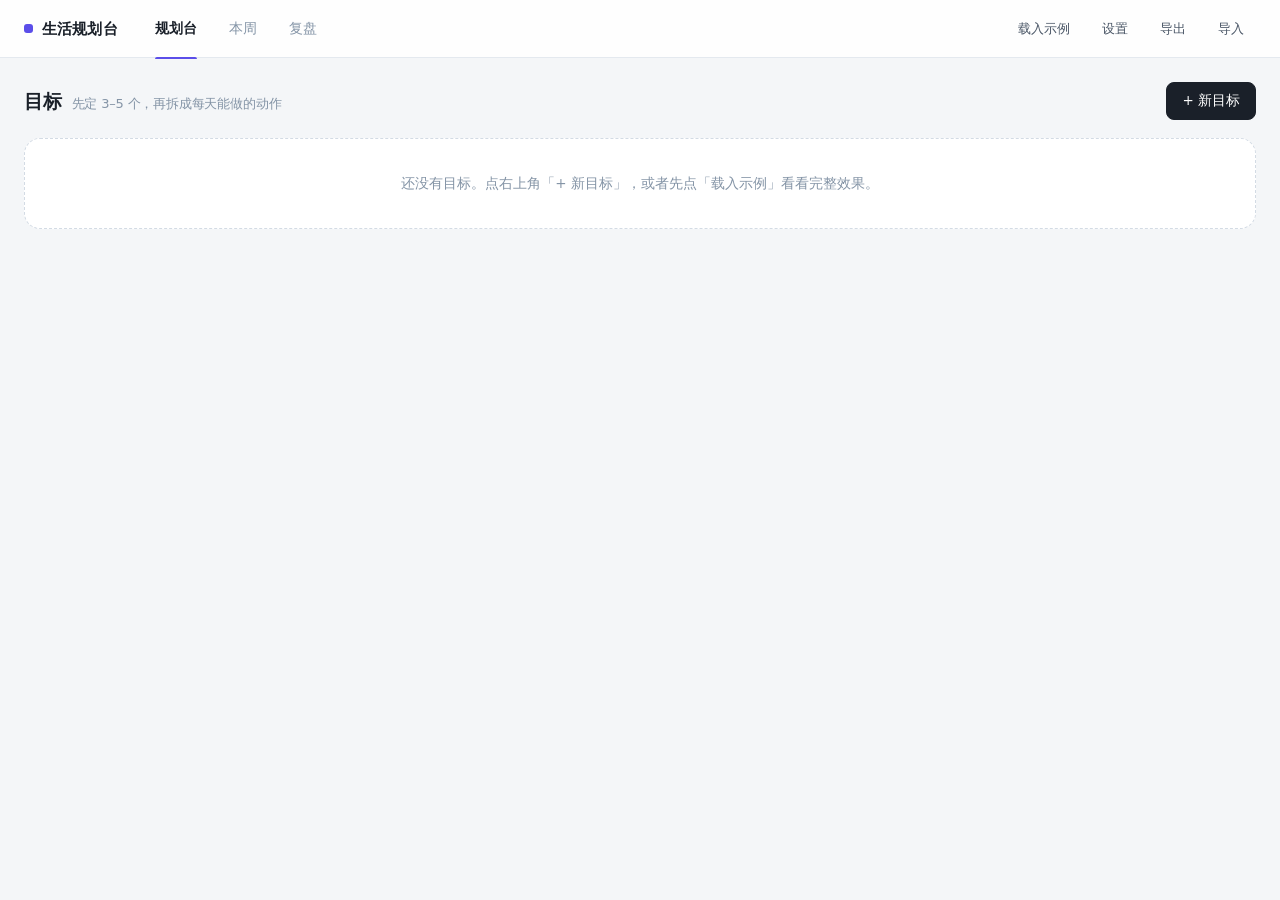
==== index.html @ 534f2786 "Initial commit: 生活规划台，给低精力人群的规划与复盘工具" ====
<!DOCTYPE html>
<html lang="zh-CN">
<head>
<meta charset="utf-8">
<meta name="viewport" content="width=device-width, initial-scale=1, viewport-fit=cover">
<meta name="theme-color" content="#F4F6F8">
<meta name="color-scheme" content="light">
<meta name="description" content="给低精力人群的生活规划台：定目标、拆到每天、一巴掌打卡、一周出图。">
<meta name="apple-mobile-web-app-capable" content="yes">
<meta name="apple-mobile-web-app-status-bar-style" content="default">
<meta name="apple-mobile-web-app-title" content="规划台">
<title>生活规划台</title>
<link rel="icon" href="icon.svg" type="image/svg+xml">
<link rel="apple-touch-icon" href="icon.svg">
<link rel="manifest" href="manifest.webmanifest">
<link rel="stylesheet" href="styles.css">
</head>
<body>

<a class="skip" href="#main">跳到主要内容</a>

<header class="topbar">
  <h1 class="brand">生活规划台</h1>
  <nav class="tabs" id="tabs" aria-label="主导航">
    <button class="tab is-active" data-tab="plan">规划台</button>
    <button class="tab" data-tab="week">本周</button>
    <button class="tab" data-tab="review">复盘</button>
  </nav>
  <div class="tools">
    <button class="btn ghost sm" id="btnSeed">载入示例</button>
    <button class="btn ghost sm" id="btnSettings">设置</button>
    <button class="btn ghost sm" id="btnExport">导出</button>
    <button class="btn ghost sm" id="btnImport">导入</button>
    <input type="file" id="fileImport" accept=".json,application/json" hidden aria-hidden="true" tabindex="-1">
  </div>
</header>

<main id="main">

  <!-- 规划台 -->
  <section id="view-plan" class="view is-active" aria-label="规划台">
    <div class="section-head">
      <h2>目标<span class="sub">先定 3–5 个，再拆成每天能做的动作</span></h2>
      <div class="spacer"></div>
      <button class="btn primary" id="btnAddGoal">+ 新目标</button>
    </div>
    <div id="goalList"></div>
    <div id="planEmpty" class="empty">
      还没有目标。点右上角「+ 新目标」，或者先点「载入示例」看看完整效果。
    </div>
  </section>

  <!-- 本周 -->
  <section id="view-week" class="view" aria-label="本周排期">
    <div class="week-bar">
      <div class="week-nav">
        <button class="btn ghost icon" data-weeknav="prev" aria-label="上一周">‹</button>
        <span class="week-label" aria-live="polite"></span>
        <button class="btn ghost icon" data-weeknav="next" aria-label="下一周">›</button>
        <button class="btn ghost sm" data-weeknav="today">回到本周</button>
      </div>
      <div class="spacer"></div>
      <button class="btn ghost" id="btnTired">今天没电</button>
      <button class="btn primary" id="btnGenerate">生成本周排期</button>
    </div>
    <div id="weekGrid" class="week-grid" role="group" aria-label="这一周的排期表"></div>
  </section>

  <!-- 复盘 -->
  <section id="view-review" class="view" aria-label="周复盘">
    <div class="week-bar">
      <div class="week-nav">
        <button class="btn ghost icon" data-weeknav="prev" aria-label="上一周">‹</button>
        <span class="week-label" aria-live="polite"></span>
        <button class="btn ghost icon" data-weeknav="next" aria-label="下一周">›</button>
        <button class="btn ghost sm" data-weeknav="today">回到本周</button>
      </div>
    </div>
    <div id="reviewBody" aria-live="polite"></div>
  </section>

</main>

<!-- 目标 -->
<dialog id="dlgGoal" aria-labelledby="dlgGoalTitle">
  <h2 id="dlgGoalTitle">新目标</h2>
  <div class="field">
    <label for="goalTitle">目标名称</label>
    <input id="goalTitle" name="goalTitle" autocomplete="off" placeholder="例如：学韩语、读完一本书…">
  </div>
  <div class="field">
    <label for="goalType">类型</label>
    <select id="goalType" name="goalType"></select>
  </div>
  <div class="field">
    <label for="goalHorizon">预期周期（可留空）</label>
    <input id="goalHorizon" name="goalHorizon" autocomplete="off" placeholder="例如：8 周、长期…">
  </div>
  <div class="dlg-actions">
    <button class="btn ghost" data-close>取消</button>
    <button class="btn primary" id="goalSave">保存</button>
  </div>
</dialog>

<!-- 任务 -->
<dialog id="dlgTask" aria-labelledby="dlgTaskTitle">
  <h2 id="dlgTaskTitle">新任务</h2>
  <div class="field">
    <label for="taskTitle">任务名称</label>
    <input id="taskTitle" name="taskTitle" autocomplete="off" placeholder="例如：背 20 个单词…">
  </div>
  <div class="grid2">
    <div class="field">
      <label for="taskFullMin">完整版 · 时长（分钟）</label>
      <input id="taskFullMin" name="taskFullMin" type="number" inputmode="numeric" min="1" max="600" value="30">
    </div>
    <div class="field">
      <label for="taskFullEnergy">完整版 · 精力（1–5）</label>
      <input id="taskFullEnergy" name="taskFullEnergy" type="number" inputmode="numeric" min="1" max="5" value="3">
    </div>
    <div class="field">
      <label for="taskMiniMin">简版 · 时长（分钟）</label>
      <input id="taskMiniMin" name="taskMiniMin" type="number" inputmode="numeric" min="1" max="600" value="8">
    </div>
    <div class="field">
      <label for="taskMiniEnergy">简版 · 精力（1–5）</label>
      <input id="taskMiniEnergy" name="taskMiniEnergy" type="number" inputmode="numeric" min="1" max="5" value="1">
    </div>
  </div>
  <div class="field">
    <label for="taskRepeat">重复</label>
    <select id="taskRepeat" name="taskRepeat">
      <option value="daily">每天</option>
      <option value="weekdays">工作日（周一至周五）</option>
      <option value="custom">自定义</option>
    </select>
  </div>
  <div class="field" id="taskDaysWrap" hidden>
    <span class="field-label" id="taskDaysLabel">选哪几天</span>
    <div class="days" id="taskDays" role="group" aria-labelledby="taskDaysLabel"></div>
  </div>
  <div class="field">
    <label for="taskSlot">偏好时段</label>
    <select id="taskSlot" name="taskSlot">
      <option value="any">不限（自动找当天最空的时段）</option>
      <option value="morning">早</option>
      <option value="afternoon">午</option>
      <option value="evening">晚</option>
    </select>
  </div>
  <div class="dlg-actions">
    <button class="btn ghost" data-close>取消</button>
    <button class="btn primary" id="taskSave">保存</button>
  </div>
</dialog>

<!-- 添加到某个时段 -->
<dialog id="dlgPick" aria-labelledby="dlgPickTitle">
  <h2 id="dlgPickTitle">添加到这个时段</h2>
  <div id="pickList" class="pick-list"></div>
  <div class="dlg-actions">
    <button class="btn ghost" data-close>关闭</button>
  </div>
</dialog>

<!-- 设置 -->
<dialog id="dlgSettings" aria-labelledby="dlgSettingsTitle">
  <h2 id="dlgSettingsTitle">设置</h2>
  <div class="field">
    <span class="field-label" id="budgetLabel">每时段精力预算（低精力人群建议调小一点）</span>
    <div class="grid3" role="group" aria-labelledby="budgetLabel">
      <input id="budMorning" name="budMorning" type="number" inputmode="numeric" min="1" max="30" aria-label="早间精力预算">
      <input id="budAfternoon" name="budAfternoon" type="number" inputmode="numeric" min="1" max="30" aria-label="午间精力预算">
      <input id="budEvening" name="budEvening" type="number" inputmode="numeric" min="1" max="30" aria-label="晚间精力预算">
    </div>
    <div class="grid3 budget-hint" aria-hidden="true">
      <span>早</span><span>午</span><span>晚</span>
    </div>
  </div>
  <div class="field">
    <span class="field-label" id="typeLabel">任务类型（可自定义，默认：学习型 / 探索型 / 体验型）</span>
    <div id="typeList" class="type-list" role="group" aria-labelledby="typeLabel"></div>
    <div class="add-type">
      <input id="newTypeName" name="newTypeName" autocomplete="off" placeholder="新类型名称，例如：身体、社交…" aria-label="新类型名称">
      <input id="newTypeColor" name="newTypeColor" type="color" value="#a78bfa" aria-label="新类型颜色">
      <button class="btn ghost sm" id="btnAddType">添加</button>
    </div>
  </div>
  <div class="dlg-actions">
    <button class="btn ghost" data-close>取消</button>
    <button class="btn primary" id="settingsSave">保存</button>
  </div>
</dialog>

<script src="app.js"></script>
</body>
</html>
---- styles.css ----
/* 生活规划台 — 样式（明亮版） */

* { box-sizing: border-box; }

:root {
  color-scheme: light;
  --paper: #F4F6F8;
  --card: #FFFFFF;
  --ink: #1A2029;
  --ink2: #4A5666;
  --mute: #8494A6;
  --line: #E4E9EF;
  --line2: #D3DBE4;
  --vital: #5B4EE9;
  --vital-soft: #EFEDFE;
  --vital-deep: #4A3FBF;
  --ok: #1F8A5B;
  --ok-soft: #E8F5EE;
  --half: #B87A12;
  --half-soft: #FBF2E2;
  --warn: #D9534F;
  --track: #EDF1F5;
  --r-canvas: 16px;
  --r-mod: 10px;
  --r-ctl: 8px;
}

html, body { margin: 0; height: 100%; }
html { scroll-padding-top: 72px; }

.skip {
  position: absolute; left: 14px; top: -64px; z-index: 100;
  background: #fff; color: var(--ink); padding: 9px 16px;
  border-radius: var(--r-ctl); border: 1px solid var(--line2);
  box-shadow: 0 6px 18px rgba(20, 30, 45, .12); font-size: 13.5px;
  transition: top .15s ease;
}
.skip:focus { top: 14px; }

button, a, summary { touch-action: manipulation; -webkit-tap-highlight-color: transparent; }
button:focus-visible, a:focus-visible { outline: 2px solid var(--vital); outline-offset: 2px; }

h1, h2, h3 { text-wrap: balance; }

body {
  background: var(--paper);
  color: var(--ink);
  font: 14px/1.6 -apple-system, BlinkMacSystemFont, "Segoe UI", "PingFang SC", "Hiragino Sans GB", "Microsoft YaHei", system-ui, sans-serif;
  -webkit-font-smoothing: antialiased;
}

button { font: inherit; cursor: pointer; color: inherit; }
input, select {
  font: inherit; color: var(--ink); background: #fff;
  border: 1px solid var(--line2); border-radius: var(--r-ctl); padding: 8px 10px; outline: none;
  transition: border-color .15s, box-shadow .15s;
}
input:focus-visible, select:focus-visible { border-color: var(--vital); box-shadow: 0 0 0 3px var(--vital-soft); outline: none; }
input[type=color] { padding: 2px; height: 36px; width: 48px; }

/* ---------- 顶栏 ---------- */
.topbar {
  position: sticky; top: 0; z-index: 30;
  display: flex; align-items: center; gap: 22px;
  padding: 0 max(24px, env(safe-area-inset-right)) 0 max(24px, env(safe-area-inset-left));
  height: 58px;
  background: rgba(255,255,255,.86);
  backdrop-filter: blur(14px);
  border-bottom: 1px solid var(--line);
}
.brand { margin: 0; font-weight: 600; font-size: 15px; letter-spacing: .01em; display: flex; align-items: center; gap: 9px; white-space: nowrap; }
.brand::before {
  content: ""; width: 9px; height: 9px; border-radius: 3px;
  background: var(--vital);
}
.tabs { display: flex; gap: 2px; }
.tab {
  background: none; border: 0; color: var(--mute);
  padding: 0 15px; height: 58px; position: relative; font-size: 14px;
  transition: color .15s;
}
.tab:hover { color: var(--ink); }
.tab.is-active { color: var(--ink); font-weight: 600; }
.tab.is-active::after {
  content: ""; position: absolute; left: 15px; right: 15px; bottom: -1px;
  height: 2px; background: var(--vital); border-radius: 2px 2px 0 0;
}
.tools { margin-left: auto; display: flex; gap: 8px; align-items: center; }

/* ---------- 按钮 ---------- */
.btn {
  border: 1px solid var(--line2); background: #fff; color: var(--ink);
  padding: 7px 15px; border-radius: var(--r-ctl); font-size: 13.5px;
  transition: background .15s, border-color .15s;
  white-space: nowrap;
}
.btn:hover { background: #F7F9FB; border-color: #C3CDD8; }
.btn.primary { background: var(--ink); border-color: var(--ink); color: #fff; font-weight: 500; }
.btn.primary:hover { background: #2A323D; border-color: #2A323D; }
.btn.ghost { background: transparent; border-color: transparent; color: var(--ink2); }
.btn.ghost:hover { background: #EBEFF4; color: var(--ink); }
.btn.sm { padding: 5px 11px; font-size: 12.5px; }
.btn.icon { padding: 4px 12px; font-size: 15px; line-height: 1.3; }

/* ---------- 视图 ---------- */
.view {
  display: none;
  padding: 24px max(24px, env(safe-area-inset-right)) calc(90px + env(safe-area-inset-bottom)) max(24px, env(safe-area-inset-left));
  max-width: 1680px; margin: 0 auto;
}
.view.is-active { display: block; }

.section-head { display: flex; align-items: center; gap: 14px; margin: 0 0 18px; }
.section-head h2 { margin: 0; font-size: 19px; font-weight: 600; letter-spacing: -.01em; }
.section-head .sub { color: var(--mute); font-size: 13px; font-weight: 400; margin-left: 10px; }
.section-head .spacer { flex: 1; }

.empty {
  color: var(--mute); font-size: 13.5px; padding: 34px 20px; text-align: center;
  background: var(--card); border: 1px dashed var(--line2); border-radius: var(--r-canvas);
}

/* ---------- 周导航 ---------- */
.week-bar { display: flex; align-items: center; gap: 10px; margin-bottom: 18px; flex-wrap: wrap; }
.week-nav { display: flex; align-items: center; gap: 6px; }
.week-label { font-weight: 600; font-size: 16px; min-width: 190px; letter-spacing: -.01em; }
.week-bar .spacer { flex: 1; }

/* ---------- 周表 ---------- */
.week-grid {
  display: grid; grid-template-columns: repeat(7, minmax(0, 1fr));
  background: var(--card); border: 1px solid var(--line);
  border-radius: var(--r-canvas); overflow: hidden;
}
.wcol { display: flex; flex-direction: column; border-right: 1px solid var(--line); min-height: 280px; }
.wcol:last-child { border-right: 0; }
.wcol.is-today { background: #FAFBFE; }

.wcol-head { padding: 13px 13px 11px; border-bottom: 1px solid var(--line); }
.wcol-head .wd { font-weight: 600; font-size: 13.5px; }
.wcol-head .dt { color: var(--mute); font-size: 12px; margin-left: 5px; }
.wcol.is-today .wcol-head .wd { color: var(--vital-deep); }
.wcol-head .dt.today { color: var(--vital-deep); font-weight: 600; margin-left: 9px; }

.energy { display: flex; align-items: center; gap: 8px; margin-top: 9px; }
.energy-track { flex: 1; height: 4px; background: var(--track); border-radius: 2px; overflow: hidden; }
.energy-fill {
  display: block; height: 100%; width: 100%;
  background: var(--vital); border-radius: 2px;
  transform-origin: left center; transition: transform .25s ease;
}
.energy-fill.over { background: var(--warn); }
.energy-num { font-size: 11px; color: var(--mute); font-variant-numeric: tabular-nums; white-space: nowrap; }

.slot { padding: 11px 13px; border-bottom: 1px solid var(--line); flex: 1; }
.slot:last-child { border-bottom: 0; }
.slot.evening { background: #FAFCFE; }
.slot-head { display: flex; justify-content: space-between; align-items: center; margin-bottom: 8px; }
.slot-name { font-size: 11.5px; color: var(--mute); }
.slot-head .cnt { display: flex; align-items: center; gap: 5px; font-size: 11px; color: var(--mute); font-variant-numeric: tabular-nums; }
.slot-head.over .cnt { color: var(--warn); }
.addbtn {
  background: none; border: 0; color: var(--mute); font-size: 14px;
  padding: 0 4px; border-radius: 5px; line-height: 1.1;
}
.addbtn:hover { color: var(--vital); background: var(--vital-soft); }
.slot-body { display: flex; flex-direction: column; gap: 6px; }

/* ---------- 任务块 ---------- */
.task {
  position: relative; overflow: hidden;
  background: #F2F5F9; border-radius: var(--r-mod);
  padding: 9px 10px 9px 13px;
  transition: background .15s;
}
.task::before {
  content: ""; position: absolute; left: 0; top: 0; bottom: 0;
  width: 3px; background: var(--tc, #9AA7B5);
}
.task:hover { background: #E9EEF5; }
.task-title { font-size: 13.5px; font-weight: 500; line-height: 1.4; padding-right: 16px; overflow-wrap: anywhere; }
.task-meta { display: flex; align-items: center; gap: 8px; margin-top: 6px; font-size: 11.5px; color: var(--mute); }
.task-meta .tm-time { font-variant-numeric: tabular-nums; }
.task-meta .tm-energy { margin-left: auto; font-variant-numeric: tabular-nums; }
.chip {
  background: #fff; border: 1px solid var(--line); color: var(--ink2);
  border-radius: 20px; padding: 0 9px; font-size: 11px; line-height: 1.75;
  transition: border-color .15s, color .15s;
}
.chip:hover { border-color: var(--line2); color: var(--ink); }
.task-btns { display: flex; gap: 4px; margin-top: 8px; }
.task-btns button {
  flex: 1; background: #fff; border: 1px solid var(--line);
  color: var(--ink2); border-radius: 6px; padding: 3px 0; font-size: 12px;
  transition: background .12s, border-color .12s;
}
.task-btns button:hover { background: #F7F9FB; border-color: var(--line2); color: var(--ink); }

.task.is-done { background: var(--ok-soft); }
.task.is-done .task-title { color: #17694A; }
.task.is-partial { background: var(--half-soft); }
.task.is-partial .task-title { color: #8A5B0B; }
.task.is-skip { opacity: .48; }
.task.is-skip .task-title { text-decoration: line-through; }

.task-del {
  position: absolute; top: 4px; right: 5px; opacity: 0;
  background: none; border: 0; color: var(--mute);
  font-size: 15px; padding: 0 5px; border-radius: 5px; line-height: 1.25;
  transition: opacity .12s, color .12s;
}
.task:hover .task-del { opacity: 1; }
.task-del:hover { color: var(--warn); background: #0000000d; }

/* ---------- 规划台 ---------- */
.goal-group {
  background: var(--card); border: 1px solid var(--line);
  border-radius: var(--r-canvas); overflow: hidden; margin-bottom: 14px;
}
.goal-head { display: flex; align-items: center; gap: 10px; padding: 15px 20px; border-bottom: 1px solid var(--line); }
.tasks { display: flex; flex-direction: column; }
.goal-dot { width: 9px; height: 9px; border-radius: 3px; flex: none; }
.goal-title { font-weight: 600; font-size: 15.5px; }
.goal-type { font-size: 12px; color: var(--mute); }
.goal-horizon { font-size: 12px; color: var(--mute); }
.goal-head .spacer { flex: 1; }

.trow { display: flex; align-items: center; gap: 10px; padding: 11px 20px; border-bottom: 1px solid var(--line); font-size: 13.5px; }
.trow:last-child { border-bottom: 0; }
.trow .tname { font-weight: 500; min-width: 0; }
.trow .pills { display: flex; align-items: center; gap: 6px; flex-wrap: wrap; }
.trow .spacer { flex: 1; }
.pill {
  display: inline-flex; align-items: center; gap: 4px;
  background: #F1F4F8; color: var(--ink2);
  border-radius: 6px; padding: 2px 8px; font-size: 11.5px;
  font-variant-numeric: tabular-nums;
}
.pill em { color: var(--mute); font-style: normal; }
.pill i { color: var(--mute); font-style: normal; margin-left: 7px; }
.xbtn { background: none; border: 0; color: var(--mute); padding: 3px 9px; border-radius: 6px; font-size: 12.5px; }
.xbtn:hover { color: var(--ink); background: #EBEFF4; }
.xbtn.danger:hover { color: var(--warn); }

/* ---------- 复盘 ---------- */
.review-top {
  display: grid; grid-template-columns: repeat(4, 1fr);
  background: var(--card); border: 1px solid var(--line);
  border-radius: var(--r-canvas); overflow: hidden; margin-bottom: 16px;
}
.stat { padding: 18px 22px; border-right: 1px solid var(--line); }
.stat:last-child { border-right: 0; }
.stat .k { font-size: 12px; color: var(--mute); }
.stat .v { font-size: 30px; font-weight: 600; letter-spacing: -.02em; margin-top: 2px; font-variant-numeric: tabular-nums; }
.stat .s { font-size: 11.5px; color: var(--mute); margin-top: 5px; }

.insight { background: var(--vital-soft); border-radius: var(--r-canvas); padding: 17px 22px; margin-bottom: 16px; }
.insight .t { font-size: 12.5px; font-weight: 600; color: var(--vital-deep); }
.insight ul { margin: 9px 0 0; padding-left: 18px; }
.insight li { margin: 5px 0; color: #2E3350; font-size: 13.5px; }

.panels { display: grid; grid-template-columns: 1fr 1fr; gap: 14px; }
.panel { background: var(--card); border: 1px solid var(--line); border-radius: var(--r-canvas); padding: 18px 20px; }
.panel h3 { margin: 0 0 16px; font-size: 12.5px; font-weight: 600; color: var(--ink2); }
.panel.full { grid-column: 1 / -1; }

.bar-row { display: flex; align-items: center; gap: 12px; margin-bottom: 10px; font-size: 12.5px; }
.bar-row .lab { width: 84px; color: var(--ink2); flex: none; overflow: hidden; text-overflow: ellipsis; white-space: nowrap; }
.bar-track { flex: 1; height: 8px; background: var(--track); border-radius: 4px; overflow: hidden; display: flex; }
.bar-track i { display: block; height: 100%; border-radius: 4px; }
.bar-row .num { width: 46px; text-align: right; color: var(--mute); flex: none; font-variant-numeric: tabular-nums; }

.stack { display: flex; height: 28px; border-radius: var(--r-mod); overflow: hidden; background: var(--track); margin-bottom: 14px; }
.stack i { display: flex; align-items: center; justify-content: center; font-size: 11px; color: #fff; font-weight: 600; font-style: normal; }
.legend { display: flex; gap: 16px; font-size: 12.5px; color: var(--ink2); flex-wrap: wrap; }
.legend span { display: flex; align-items: center; gap: 6px; }
.legend em { width: 9px; height: 9px; border-radius: 3px; display: inline-block; }

.vgroups { display: flex; align-items: flex-end; gap: 9px; height: 140px; }
.vgroup { flex: 1; display: flex; align-items: flex-end; justify-content: center; gap: 3px; height: 100%; }
.vgroup i { width: 13px; border-radius: 3px 3px 0 0; display: block; min-height: 2px; }
.vlabels { display: flex; gap: 9px; margin-top: 9px; }
.vlabels span { flex: 1; text-align: center; font-size: 11px; color: var(--mute); }
.muted-note { font-size: 12px; color: var(--mute); margin-top: 12px; line-height: 1.6; }

/* ---------- 弹窗 ---------- */
dialog {
  border: 1px solid var(--line2); background: #fff; color: var(--ink);
  border-radius: 18px; padding: 24px; width: min(540px, 92vw);
  box-shadow: 0 20px 50px rgba(20, 30, 45, .16);
  overscroll-behavior: contain;
}
dialog::backdrop { background: rgba(20, 28, 40, .32); }
dialog h2 { margin: 0 0 18px; font-size: 16px; font-weight: 600; letter-spacing: -.01em; }
.field { margin-bottom: 15px; }
.field > label, .field-label { display: block; font-size: 12.5px; color: var(--ink2); margin-bottom: 7px; }
.field input, .field select { width: 100%; }
.grid2 { display: grid; grid-template-columns: 1fr 1fr; gap: 12px; }
.grid3 { display: grid; grid-template-columns: repeat(3, 1fr); gap: 12px; }
.budget-hint { margin-top: 6px; font-size: 11px; color: var(--mute); text-align: center; }
.dlg-actions { display: flex; justify-content: flex-end; gap: 9px; margin-top: 22px; }
.days { display: flex; gap: 6px; flex-wrap: wrap; }
.days button {
  border: 1px solid var(--line2); background: #fff; color: var(--ink2);
  border-radius: 7px; padding: 5px 13px; font-size: 13px;
  transition: background .15s, border-color .15s, color .15s;
}
.days button:hover { border-color: var(--line2); background: #F7F9FB; }
.days button.on { background: var(--vital); border-color: var(--vital); color: #fff; font-weight: 600; }
.type-list { display: flex; flex-direction: column; gap: 8px; margin-bottom: 12px; }
.type-row { display: flex; align-items: center; gap: 9px; font-size: 13.5px; }
.type-row em { width: 10px; height: 10px; border-radius: 3px; }
.type-row .spacer { flex: 1; }
.add-type { display: flex; gap: 8px; align-items: center; }
.add-type input[type=text], .add-type input:not([type]) { flex: 1; }
.pick-list { display: flex; flex-direction: column; gap: 7px; max-height: 50vh; overflow: auto; }
.pick-list button {
  text-align: left; background: #F7F9FB; border: 1px solid var(--line);
  border-radius: var(--r-mod); padding: 10px 13px; color: var(--ink);
  transition: border-color .15s, background .15s;
}
.pick-list button:hover { border-color: var(--vital); background: var(--vital-soft); }
.pick-list .pm { font-size: 11.5px; color: var(--mute); display: block; margin-top: 3px; }

/* ---------- 响应式 ---------- */
@media (max-width: 1180px) {
  .week-grid { grid-template-columns: repeat(3, minmax(0, 1fr)); }
  .wcol { border-bottom: 1px solid var(--line); }
  .panels { grid-template-columns: 1fr; }
}
@media (max-width: 760px) {
  .topbar { flex-wrap: wrap; gap: 10px; padding: 10px 16px; height: auto; }
  .tab { height: 44px; }
  .tools { margin-left: 0; }
  .week-grid { grid-template-columns: 1fr; }
  .view { padding: 18px 15px 70px; }
  .review-top { grid-template-columns: 1fr 1fr; }
  .stat { border-bottom: 1px solid var(--line); }
  .stat:nth-child(even) { border-right: 0; }
  .week-label { min-width: 0; }
  .trow { flex-wrap: wrap; }
  .trow .spacer { display: none; }
}

/* ---------- 动效偏好 ---------- */
@media (prefers-reduced-motion: reduce) {
  *, *::before, *::after {
    transition-duration: .01ms !important;
    animation-duration: .01ms !important;
  }
}
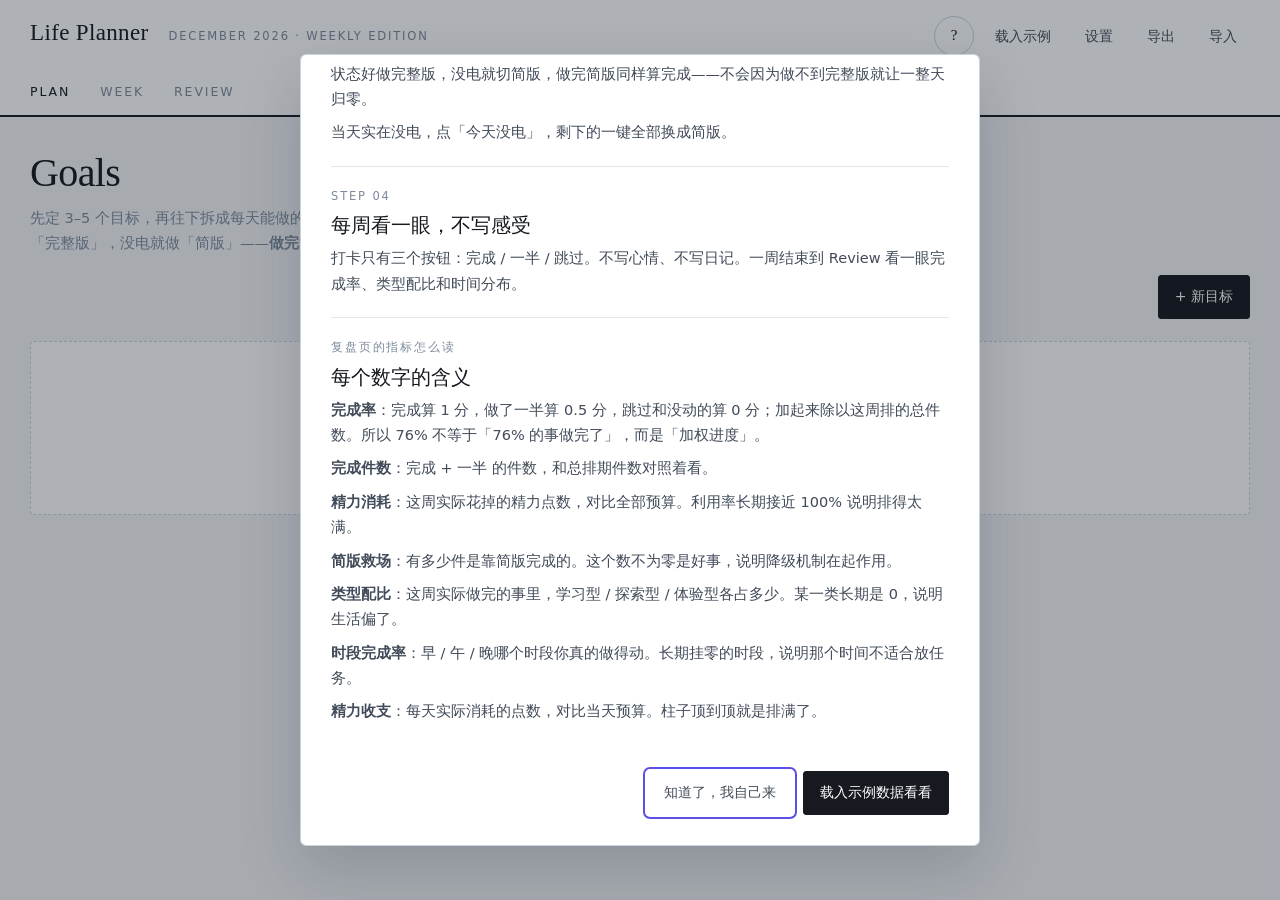
==== commit 350c50fd: "杂志版改版：英文刊头与栏目标题、字号加大、新手指引、移动端适配" ====
--- a/index.html
+++ b/index.html
@@ -5,11 +5,11 @@
 <meta name="viewport" content="width=device-width, initial-scale=1, viewport-fit=cover">
 <meta name="theme-color" content="#F4F6F8">
 <meta name="color-scheme" content="light">
-<meta name="description" content="给低精力人群的生活规划台：定目标、拆到每天、一巴掌打卡、一周出图。">
+<meta name="description" content="Life Planner — 给低精力人群的生活规划台：定目标、拆到每天、简单打卡、每周复盘。">
 <meta name="apple-mobile-web-app-capable" content="yes">
 <meta name="apple-mobile-web-app-status-bar-style" content="default">
-<meta name="apple-mobile-web-app-title" content="规划台">
-<title>生活规划台</title>
+<meta name="apple-mobile-web-app-title" content="Life Planner">
+<title>Life Planner</title>
 <link rel="icon" href="icon.svg" type="image/svg+xml">
 <link rel="apple-touch-icon" href="icon.svg">
 <link rel="manifest" href="manifest.webmanifest">
@@ -19,71 +19,117 @@
 
 <a class="skip" href="#main">跳到主要内容</a>
 
-<header class="topbar">
-  <h1 class="brand">生活规划台</h1>
-  <nav class="tabs" id="tabs" aria-label="主导航">
-    <button class="tab is-active" data-tab="plan">规划台</button>
-    <button class="tab" data-tab="week">本周</button>
-    <button class="tab" data-tab="review">复盘</button>
+<header class="masthead">
+  <div class="masthead-top">
+    <h1 class="mast-name">Life Planner</h1>
+    <div class="mast-meta" id="mastMeta">Weekly Edition</div>
+    <div class="mast-tools">
+      <button class="btn circle" id="btnHelp" aria-label="使用说明">?</button>
+      <button class="btn ghost sm" id="btnSeed">载入示例</button>
+      <button class="btn ghost sm" id="btnSettings">设置</button>
+      <button class="btn ghost sm" id="btnExport">导出</button>
+      <button class="btn ghost sm" id="btnImport">导入</button>
+      <input type="file" id="fileImport" accept=".json,application/json" hidden aria-hidden="true" tabindex="-1">
+    </div>
+  </div>
+  <nav class="mast-nav" id="tabs" aria-label="主导航">
+    <button class="tab is-active" data-tab="plan">Plan</button>
+    <button class="tab" data-tab="week">Week</button>
+    <button class="tab" data-tab="review">Review</button>
   </nav>
-  <div class="tools">
-    <button class="btn ghost sm" id="btnSeed">载入示例</button>
-    <button class="btn ghost sm" id="btnSettings">设置</button>
-    <button class="btn ghost sm" id="btnExport">导出</button>
-    <button class="btn ghost sm" id="btnImport">导入</button>
-    <input type="file" id="fileImport" accept=".json,application/json" hidden aria-hidden="true" tabindex="-1">
-  </div>
 </header>
 
 <main id="main">
 
-  <!-- 规划台 -->
-  <section id="view-plan" class="view is-active" aria-label="规划台">
-    <div class="section-head">
-      <h2>目标<span class="sub">先定 3–5 个，再拆成每天能做的动作</span></h2>
-      <div class="spacer"></div>
-      <button class="btn primary" id="btnAddGoal">+ 新目标</button>
+  <!-- Plan -->
+  <section id="view-plan" class="view is-active" aria-label="目标与任务">
+    <div class="page-head">
+      <h2 class="page-title">Goals</h2>
+      <p class="page-sub">
+        先定 3–5 个目标，再往下拆成每天能做的动作。每个动作都配两套参数：状态好做「完整版」，没电就做「简版」——<strong>做完简版也算完成</strong>。
+      </p>
+      <div class="row">
+        <div class="spacer"></div>
+        <button class="btn primary" id="btnAddGoal">+ 新目标</button>
+      </div>
     </div>
     <div id="goalList"></div>
     <div id="planEmpty" class="empty">
-      还没有目标。点右上角「+ 新目标」，或者先点「载入示例」看看完整效果。
+      <b>还没有目标</b>
+      点上面的「+ 新目标」开始，或者先点「载入示例」看看完整效果。<br>
+      不清楚每个字段是什么意思？点右上角的 <strong>?</strong> 看使用说明。
     </div>
   </section>
 
-  <!-- 本周 -->
+  <!-- Week -->
   <section id="view-week" class="view" aria-label="本周排期">
-    <div class="week-bar">
-      <div class="week-nav">
-        <button class="btn ghost icon" data-weeknav="prev" aria-label="上一周">‹</button>
-        <span class="week-label" aria-live="polite"></span>
-        <button class="btn ghost icon" data-weeknav="next" aria-label="下一周">›</button>
-        <button class="btn ghost sm" data-weeknav="today">回到本周</button>
-      </div>
-      <div class="spacer"></div>
-      <button class="btn ghost" id="btnTired">今天没电</button>
-      <button class="btn primary" id="btnGenerate">生成本周排期</button>
-    </div>
+    <div class="page-head" id="weekPageHead"></div>
+    <div class="day-picker" id="dayPicker" role="group" aria-label="选择要看的日期"></div>
     <div id="weekGrid" class="week-grid" role="group" aria-label="这一周的排期表"></div>
   </section>
 
-  <!-- 复盘 -->
+  <!-- Review -->
   <section id="view-review" class="view" aria-label="周复盘">
-    <div class="week-bar">
-      <div class="week-nav">
-        <button class="btn ghost icon" data-weeknav="prev" aria-label="上一周">‹</button>
-        <span class="week-label" aria-live="polite"></span>
-        <button class="btn ghost icon" data-weeknav="next" aria-label="下一周">›</button>
-        <button class="btn ghost sm" data-weeknav="today">回到本周</button>
-      </div>
-    </div>
+    <div class="page-head" id="reviewPageHead"></div>
     <div id="reviewBody" aria-live="polite"></div>
   </section>
 
 </main>
 
+<!-- 新手指引 -->
+<dialog id="dlgGuide" aria-labelledby="guideTitle">
+  <h2 id="guideTitle">How it works</h2>
+  <div class="dlg-cn">看完这几段，后面照着做就行</div>
+
+  <div class="guide-step">
+    <div class="n">Step 01</div>
+    <h3>先定目标，再拆成任务</h3>
+    <p>目标是你想做成的事（学韩语、读完一本书）。任务是能从目标往下拆的、可以重复做的动作（每天背 20 个单词）。</p>
+    <p>排期不用你手动摆：给任务设好重复规则，回「本周」点一次「生成本周排期」，系统会按规则把这一周铺满。</p>
+  </div>
+
+  <div class="guide-step">
+    <div class="n">Step 02</div>
+    <h3>按精力算，不按时间算</h3>
+    <p>低电量的人缺的不是时间，是电。所以每件事除了时长，还要标「耗几点精力」；早/午/晚各有预算，默认是 3 / 3 / 2。</p>
+    <p>某天消耗超过预算，那一格会变红。这不是限制，是提醒你今天别再往里塞了。</p>
+  </div>
+
+  <div class="guide-step">
+    <div class="n">Step 03</div>
+    <h3>每件事都写两套：完整版和简版</h3>
+    <p>状态好做完整版，没电就切简版，做完简版同样算完成——不会因为做不到完整版就让一整天归零。</p>
+    <p>当天实在没电，点「今天没电」，剩下的一键全部换成简版。</p>
+  </div>
+
+  <div class="guide-step">
+    <div class="n">Step 04</div>
+    <h3>每周看一眼，不写感受</h3>
+    <p>打卡只有三个按钮：完成 / 一半 / 跳过。不写心情、不写日记。一周结束到 Review 看一眼完成率、类型配比和时间分布。</p>
+  </div>
+
+  <div class="guide-step">
+    <div class="n">复盘页的指标怎么读</div>
+    <h3>每个数字的含义</h3>
+    <p><strong>完成率</strong>：完成算 1 分，做了一半算 0.5 分，跳过和没动的算 0 分；加起来除以这周排的总件数。所以 76% 不等于「76% 的事做完了」，而是「加权进度」。</p>
+    <p><strong>完成件数</strong>：完成 + 一半 的件数，和总排期件数对照着看。</p>
+    <p><strong>精力消耗</strong>：这周实际花掉的精力点数，对比全部预算。利用率长期接近 100% 说明排得太满。</p>
+    <p><strong>简版救场</strong>：有多少件是靠简版完成的。这个数不为零是好事，说明降级机制在起作用。</p>
+    <p><strong>类型配比</strong>：这周实际做完的事里，学习型 / 探索型 / 体验型各占多少。某一类长期是 0，说明生活偏了。</p>
+    <p><strong>时段完成率</strong>：早 / 午 / 晚哪个时段你真的做得动。长期挂零的时段，说明那个时间不适合放任务。</p>
+    <p><strong>精力收支</strong>：每天实际消耗的点数，对比当天预算。柱子顶到顶就是排满了。</p>
+  </div>
+
+  <div class="dlg-actions">
+    <button class="btn ghost" data-close>知道了，我自己来</button>
+    <button class="btn primary" id="guideSeed">载入示例数据看看</button>
+  </div>
+</dialog>
+
 <!-- 目标 -->
 <dialog id="dlgGoal" aria-labelledby="dlgGoalTitle">
-  <h2 id="dlgGoalTitle">新目标</h2>
+  <h2 id="dlgGoalTitle">New Goal</h2>
+  <div class="dlg-cn">目标是你想做成的事，数量控制在 3–5 个最稳</div>
   <div class="field">
     <label for="goalTitle">目标名称</label>
     <input id="goalTitle" name="goalTitle" autocomplete="off" placeholder="例如：学韩语、读完一本书…">
@@ -104,7 +150,8 @@
 
 <!-- 任务 -->
 <dialog id="dlgTask" aria-labelledby="dlgTaskTitle">
-  <h2 id="dlgTaskTitle">新任务</h2>
+  <h2 id="dlgTaskTitle">New Task</h2>
+  <div class="dlg-cn" id="taskDlgCn">从目标往下拆一个能重复做的动作</div>
   <div class="field">
     <label for="taskTitle">任务名称</label>
     <input id="taskTitle" name="taskTitle" autocomplete="off" placeholder="例如：背 20 个单词…">
@@ -115,7 +162,7 @@
       <input id="taskFullMin" name="taskFullMin" type="number" inputmode="numeric" min="1" max="600" value="30">
     </div>
     <div class="field">
-      <label for="taskFullEnergy">完整版 · 精力（1–5）</label>
+      <label for="taskFullEnergy">完整版 · 耗几点精力（1–5）</label>
       <input id="taskFullEnergy" name="taskFullEnergy" type="number" inputmode="numeric" min="1" max="5" value="3">
     </div>
     <div class="field">
@@ -123,7 +170,7 @@
       <input id="taskMiniMin" name="taskMiniMin" type="number" inputmode="numeric" min="1" max="600" value="8">
     </div>
     <div class="field">
-      <label for="taskMiniEnergy">简版 · 精力（1–5）</label>
+      <label for="taskMiniEnergy">简版 · 耗几点精力（1–5）</label>
       <input id="taskMiniEnergy" name="taskMiniEnergy" type="number" inputmode="numeric" min="1" max="5" value="1">
     </div>
   </div>
@@ -156,7 +203,8 @@
 
 <!-- 添加到某个时段 -->
 <dialog id="dlgPick" aria-labelledby="dlgPickTitle">
-  <h2 id="dlgPickTitle">添加到这个时段</h2>
+  <h2 id="dlgPickTitle">Add Task</h2>
+  <div class="dlg-cn">选一个任务放进这个时段</div>
   <div id="pickList" class="pick-list"></div>
   <div class="dlg-actions">
     <button class="btn ghost" data-close>关闭</button>
@@ -165,7 +213,8 @@
 
 <!-- 设置 -->
 <dialog id="dlgSettings" aria-labelledby="dlgSettingsTitle">
-  <h2 id="dlgSettingsTitle">设置</h2>
+  <h2 id="dlgSettingsTitle">Settings</h2>
+  <div class="dlg-cn">精力和类型是这套系统唯一的两个旋钮</div>
   <div class="field">
     <span class="field-label" id="budgetLabel">每时段精力预算（低精力人群建议调小一点）</span>
     <div class="grid3" role="group" aria-labelledby="budgetLabel">
--- a/styles.css
+++ b/styles.css
@@ -1,212 +1,273 @@
-/* 生活规划台 — 样式（明亮版） */
+/* 生活规划台 — 样式（杂志版） */
 
 * { box-sizing: border-box; }
 
 :root {
   color-scheme: light;
+
   --paper: #F4F6F8;
   --card: #FFFFFF;
-  --ink: #1A2029;
-  --ink2: #4A5666;
-  --mute: #8494A6;
-  --line: #E4E9EF;
-  --line2: #D3DBE4;
+  --ink: #16191F;
+  --ink2: #414B59;
+  --mute: #7E8B9C;
+  --line: #E2E7ED;
+  --line2: #CBD4DE;
+  --rule: #16191F;
+
   --vital: #5B4EE9;
-  --vital-soft: #EFEDFE;
-  --vital-deep: #4A3FBF;
-  --ok: #1F8A5B;
-  --ok-soft: #E8F5EE;
-  --half: #B87A12;
-  --half-soft: #FBF2E2;
-  --warn: #D9534F;
-  --track: #EDF1F5;
-  --r-canvas: 16px;
-  --r-mod: 10px;
-  --r-ctl: 8px;
-}
-
-html, body { margin: 0; height: 100%; }
-html { scroll-padding-top: 72px; }
-
-.skip {
-  position: absolute; left: 14px; top: -64px; z-index: 100;
-  background: #fff; color: var(--ink); padding: 9px 16px;
-  border-radius: var(--r-ctl); border: 1px solid var(--line2);
-  box-shadow: 0 6px 18px rgba(20, 30, 45, .12); font-size: 13.5px;
-  transition: top .15s ease;
-}
-.skip:focus { top: 14px; }
-
-button, a, summary { touch-action: manipulation; -webkit-tap-highlight-color: transparent; }
-button:focus-visible, a:focus-visible { outline: 2px solid var(--vital); outline-offset: 2px; }
-
-h1, h2, h3 { text-wrap: balance; }
+  --vital-soft: #EEECFE;
+  --vital-deep: #4638C9;
+  --ok: #1C7C52;
+  --ok-soft: #E7F4EE;
+  --half: #A96F0C;
+  --half-soft: #FAF1E1;
+  --warn: #C7453F;
+  --track: #EBEFF4;
+
+  --serif: Georgia, "Times New Roman", "Songti SC", serif;
+  --sans: -apple-system, BlinkMacSystemFont, "Segoe UI", "PingFang SC", "Hiragino Sans GB", "Microsoft YaHei", system-ui, sans-serif;
+
+  --r-canvas: 4px;
+  --r-mod: 3px;
+  --r-ctl: 3px;
+}
+
+html, body { margin: 0; min-height: 100%; }
+html { scroll-padding-top: 130px; }
 
 body {
   background: var(--paper);
   color: var(--ink);
-  font: 14px/1.6 -apple-system, BlinkMacSystemFont, "Segoe UI", "PingFang SC", "Hiragino Sans GB", "Microsoft YaHei", system-ui, sans-serif;
+  font: 16px/1.7 var(--sans);
   -webkit-font-smoothing: antialiased;
 }
 
 button { font: inherit; cursor: pointer; color: inherit; }
 input, select {
-  font: inherit; color: var(--ink); background: #fff;
-  border: 1px solid var(--line2); border-radius: var(--r-ctl); padding: 8px 10px; outline: none;
-  transition: border-color .15s, box-shadow .15s;
-}
-input:focus-visible, select:focus-visible { border-color: var(--vital); box-shadow: 0 0 0 3px var(--vital-soft); outline: none; }
-input[type=color] { padding: 2px; height: 36px; width: 48px; }
-
-/* ---------- 顶栏 ---------- */
-.topbar {
+  font: 16px/1.5 var(--sans); color: var(--ink); background: #fff;
+  border: 1px solid var(--line2); border-radius: var(--r-ctl);
+  padding: 10px 12px; outline: none; transition: border-color .15s, box-shadow .15s;
+}
+input:focus-visible, select:focus-visible {
+  border-color: var(--vital); box-shadow: 0 0 0 3px var(--vital-soft); outline: none;
+}
+input[type=color] { padding: 2px; height: 42px; width: 54px; }
+
+.skip {
+  position: absolute; left: 16px; top: -70px; z-index: 100;
+  background: #fff; color: var(--ink); padding: 10px 18px; font-size: 14px;
+  border-radius: var(--r-ctl); border: 1px solid var(--line2);
+  box-shadow: 0 6px 18px rgba(20,30,45,.12); transition: top .15s ease;
+}
+.skip:focus { top: 16px; }
+
+button, a, summary { touch-action: manipulation; -webkit-tap-highlight-color: transparent; }
+button:focus-visible, a:focus-visible { outline: 2px solid var(--vital); outline-offset: 2px; }
+
+h1, h2, h3 { text-wrap: balance; }
+
+/* ---------- 刊头 ---------- */
+.masthead {
   position: sticky; top: 0; z-index: 30;
-  display: flex; align-items: center; gap: 22px;
-  padding: 0 max(24px, env(safe-area-inset-right)) 0 max(24px, env(safe-area-inset-left));
-  height: 58px;
-  background: rgba(255,255,255,.86);
+  background: rgba(255,255,255,.93);
   backdrop-filter: blur(14px);
-  border-bottom: 1px solid var(--line);
-}
-.brand { margin: 0; font-weight: 600; font-size: 15px; letter-spacing: .01em; display: flex; align-items: center; gap: 9px; white-space: nowrap; }
-.brand::before {
-  content: ""; width: 9px; height: 9px; border-radius: 3px;
-  background: var(--vital);
-}
-.tabs { display: flex; gap: 2px; }
+  border-bottom: 2px solid var(--rule);
+}
+.masthead-top {
+  display: flex; align-items: baseline; gap: 20px;
+  padding: 16px 30px 12px;
+  max-width: 1720px; margin: 0 auto;
+}
+.mast-name {
+  margin: 0;
+  font: 400 23px/1 var(--serif);
+  letter-spacing: .015em;
+  white-space: nowrap;
+}
+.mast-meta {
+  font-size: 11.5px; letter-spacing: .16em; text-transform: uppercase;
+  color: var(--mute); white-space: nowrap;
+}
+.mast-tools { margin-left: auto; display: flex; gap: 8px; align-items: center; }
+
+.mast-nav {
+  display: flex; gap: 30px; align-items: center;
+  padding: 0 30px;
+  max-width: 1720px; margin: 0 auto;
+}
 .tab {
   background: none; border: 0; color: var(--mute);
-  padding: 0 15px; height: 58px; position: relative; font-size: 14px;
-  transition: color .15s;
-}
-.tab:hover { color: var(--ink); }
-.tab.is-active { color: var(--ink); font-weight: 600; }
+  font-size: 12.5px; font-weight: 500; letter-spacing: .15em; text-transform: uppercase;
+  padding: 13px 0; position: relative; transition: color .15s;
+}
+.tab:hover { color: var(--ink2); }
+.tab.is-active { color: var(--ink); }
 .tab.is-active::after {
-  content: ""; position: absolute; left: 15px; right: 15px; bottom: -1px;
-  height: 2px; background: var(--vital); border-radius: 2px 2px 0 0;
-}
-.tools { margin-left: auto; display: flex; gap: 8px; align-items: center; }
+  content: ""; position: absolute; left: 0; right: 0; bottom: -2px;
+  height: 2px; background: var(--ink);
+}
 
 /* ---------- 按钮 ---------- */
 .btn {
   border: 1px solid var(--line2); background: #fff; color: var(--ink);
-  padding: 7px 15px; border-radius: var(--r-ctl); font-size: 13.5px;
-  transition: background .15s, border-color .15s;
+  padding: 9px 16px; border-radius: var(--r-ctl); font-size: 14px;
+  min-height: 40px; transition: background .15s, border-color .15s;
   white-space: nowrap;
 }
-.btn:hover { background: #F7F9FB; border-color: #C3CDD8; }
+.btn:hover { background: #F7F9FB; border-color: #B7C2CE; }
 .btn.primary { background: var(--ink); border-color: var(--ink); color: #fff; font-weight: 500; }
-.btn.primary:hover { background: #2A323D; border-color: #2A323D; }
+.btn.primary:hover { background: #2C333D; border-color: #2C333D; }
 .btn.ghost { background: transparent; border-color: transparent; color: var(--ink2); }
-.btn.ghost:hover { background: #EBEFF4; color: var(--ink); }
-.btn.sm { padding: 5px 11px; font-size: 12.5px; }
-.btn.icon { padding: 4px 12px; font-size: 15px; line-height: 1.3; }
+.btn.ghost:hover { background: #E9EDF3; color: var(--ink); }
+.btn.sm { padding: 7px 12px; font-size: 13.5px; min-height: 36px; }
+.btn.icon { padding: 7px 14px; font-size: 17px; line-height: 1.2; }
+.btn.circle {
+  width: 40px; height: 40px; min-height: 40px; padding: 0;
+  border-radius: 50%; font-size: 15px; font-family: var(--serif);
+}
 
 /* ---------- 视图 ---------- */
 .view {
   display: none;
-  padding: 24px max(24px, env(safe-area-inset-right)) calc(90px + env(safe-area-inset-bottom)) max(24px, env(safe-area-inset-left));
-  max-width: 1680px; margin: 0 auto;
+  padding: 0 max(30px, env(safe-area-inset-right)) calc(110px + env(safe-area-inset-bottom)) max(30px, env(safe-area-inset-left));
+  max-width: 1720px; margin: 0 auto;
 }
 .view.is-active { display: block; }
 
-.section-head { display: flex; align-items: center; gap: 14px; margin: 0 0 18px; }
-.section-head h2 { margin: 0; font-size: 19px; font-weight: 600; letter-spacing: -.01em; }
-.section-head .sub { color: var(--mute); font-size: 13px; font-weight: 400; margin-left: 10px; }
-.section-head .spacer { flex: 1; }
+.page-head { padding: 34px 0 22px; }
+.page-title {
+  margin: 0;
+  font: 400 clamp(30px, 4.4vw, 40px)/1.12 var(--serif);
+  letter-spacing: -.015em;
+}
+.page-sub { font-size: 14.5px; color: var(--mute); margin-top: 10px; max-width: 62ch; }
+.page-head .row {
+  display: flex; align-items: flex-end; gap: 16px; flex-wrap: wrap; margin-top: 20px;
+}
+.page-head .row .spacer { flex: 1; }
+
+.eyebrow {
+  font-size: 11.5px; letter-spacing: .16em; text-transform: uppercase;
+  color: var(--mute);
+}
 
 .empty {
-  color: var(--mute); font-size: 13.5px; padding: 34px 20px; text-align: center;
+  color: var(--ink2); font-size: 15px; line-height: 1.9;
+  padding: 40px 28px; text-align: center;
   background: var(--card); border: 1px dashed var(--line2); border-radius: var(--r-canvas);
 }
+.empty b { display: block; font: 400 19px/1.4 var(--serif); color: var(--ink); margin-bottom: 8px; }
 
 /* ---------- 周导航 ---------- */
-.week-bar { display: flex; align-items: center; gap: 10px; margin-bottom: 18px; flex-wrap: wrap; }
-.week-nav { display: flex; align-items: center; gap: 6px; }
-.week-label { font-weight: 600; font-size: 16px; min-width: 190px; letter-spacing: -.01em; }
-.week-bar .spacer { flex: 1; }
+.week-nav { display: flex; align-items: center; gap: 10px; }
+.week-label { font-size: 15px; color: var(--ink2); min-width: 176px; }
+
+/* ---------- 日期选择条（窄屏） ---------- */
+.day-picker { display: none; gap: 8px; overflow-x: auto; padding: 2px 0 14px; scrollbar-width: none; }
+.day-picker::-webkit-scrollbar { display: none; }
+.day-picker button {
+  flex: none; min-width: 62px; padding: 9px 0; background: #fff;
+  border: 1px solid var(--line); border-radius: var(--r-ctl);
+  text-align: center; font-size: 12px; line-height: 1.45; color: var(--ink2);
+}
+.day-picker button b { display: block; font-size: 15px; font-weight: 500; color: var(--ink); }
+.day-picker button.is-on { background: var(--ink); border-color: var(--ink); color: #fff; }
+.day-picker button.is-on b { color: #fff; }
+.day-picker button.is-today b { color: var(--vital); }
+.day-picker button.is-on.is-today b { color: #fff; }
 
 /* ---------- 周表 ---------- */
 .week-grid {
   display: grid; grid-template-columns: repeat(7, minmax(0, 1fr));
-  background: var(--card); border: 1px solid var(--line);
-  border-radius: var(--r-canvas); overflow: hidden;
-}
-.wcol { display: flex; flex-direction: column; border-right: 1px solid var(--line); min-height: 280px; }
+  background: var(--card); border: 1px solid var(--line); border-radius: var(--r-canvas);
+  overflow: hidden;
+}
+.wcol { display: flex; flex-direction: column; border-right: 1px solid var(--line); min-height: 300px; }
 .wcol:last-child { border-right: 0; }
 .wcol.is-today { background: #FAFBFE; }
 
-.wcol-head { padding: 13px 13px 11px; border-bottom: 1px solid var(--line); }
-.wcol-head .wd { font-weight: 600; font-size: 13.5px; }
-.wcol-head .dt { color: var(--mute); font-size: 12px; margin-left: 5px; }
-.wcol.is-today .wcol-head .wd { color: var(--vital-deep); }
-.wcol-head .dt.today { color: var(--vital-deep); font-weight: 600; margin-left: 9px; }
-
-.energy { display: flex; align-items: center; gap: 8px; margin-top: 9px; }
-.energy-track { flex: 1; height: 4px; background: var(--track); border-radius: 2px; overflow: hidden; }
+.wcol-head { padding: 15px 15px 13px; border-bottom: 1px solid var(--line); }
+.wcol-head .dow {
+  font-size: 11px; letter-spacing: .16em; text-transform: uppercase; color: var(--mute);
+}
+.wcol-head .dt { font: 400 19px/1.2 var(--serif); margin-top: 5px; }
+.wcol.is-today .wcol-head .dow { color: var(--vital); }
+.wcol.is-today .wcol-head .dt { color: var(--vital-deep); }
+.wcol-head .today-tag {
+  font-size: 11px; letter-spacing: .1em; text-transform: uppercase;
+  color: var(--vital); margin-left: 7px;
+}
+
+.energy { display: flex; align-items: center; gap: 9px; margin-top: 11px; }
+.energy-track { flex: 1; height: 5px; background: var(--track); border-radius: 3px; overflow: hidden; }
 .energy-fill {
-  display: block; height: 100%; width: 100%;
-  background: var(--vital); border-radius: 2px;
-  transform-origin: left center; transition: transform .25s ease;
+  display: block; height: 100%; width: 100%; background: var(--vital);
+  border-radius: 3px; transform-origin: left center; transition: transform .25s ease;
 }
 .energy-fill.over { background: var(--warn); }
-.energy-num { font-size: 11px; color: var(--mute); font-variant-numeric: tabular-nums; white-space: nowrap; }
-
-.slot { padding: 11px 13px; border-bottom: 1px solid var(--line); flex: 1; }
+.energy-num { font-size: 12px; color: var(--mute); font-variant-numeric: tabular-nums; white-space: nowrap; }
+
+.slot { padding: 13px 15px; border-bottom: 1px solid var(--line); flex: 1; }
 .slot:last-child { border-bottom: 0; }
-.slot.evening { background: #FAFCFE; }
-.slot-head { display: flex; justify-content: space-between; align-items: center; margin-bottom: 8px; }
-.slot-name { font-size: 11.5px; color: var(--mute); }
-.slot-head .cnt { display: flex; align-items: center; gap: 5px; font-size: 11px; color: var(--mute); font-variant-numeric: tabular-nums; }
+.slot-head { display: flex; justify-content: space-between; align-items: center; margin-bottom: 10px; }
+.slot-name { font-size: 11.5px; letter-spacing: .13em; text-transform: uppercase; color: var(--mute); }
+.slot-head .cnt {
+  display: flex; align-items: center; gap: 5px;
+  font-size: 12px; color: var(--mute); font-variant-numeric: tabular-nums;
+}
 .slot-head.over .cnt { color: var(--warn); }
 .addbtn {
-  background: none; border: 0; color: var(--mute); font-size: 14px;
-  padding: 0 4px; border-radius: 5px; line-height: 1.1;
+  background: none; border: 0; color: var(--mute); font-size: 17px;
+  padding: 2px 6px; border-radius: var(--r-ctl); line-height: 1;
 }
 .addbtn:hover { color: var(--vital); background: var(--vital-soft); }
-.slot-body { display: flex; flex-direction: column; gap: 6px; }
+.slot-body { display: flex; flex-direction: column; gap: 8px; }
 
 /* ---------- 任务块 ---------- */
 .task {
   position: relative; overflow: hidden;
   background: #F2F5F9; border-radius: var(--r-mod);
-  padding: 9px 10px 9px 13px;
-  transition: background .15s;
+  padding: 11px 12px 11px 15px; transition: background .15s;
 }
 .task::before {
   content: ""; position: absolute; left: 0; top: 0; bottom: 0;
   width: 3px; background: var(--tc, #9AA7B5);
 }
 .task:hover { background: #E9EEF5; }
-.task-title { font-size: 13.5px; font-weight: 500; line-height: 1.4; padding-right: 16px; overflow-wrap: anywhere; }
-.task-meta { display: flex; align-items: center; gap: 8px; margin-top: 6px; font-size: 11.5px; color: var(--mute); }
-.task-meta .tm-time { font-variant-numeric: tabular-nums; }
+.task-title {
+  font-size: 15px; font-weight: 500; line-height: 1.45;
+  padding-right: 18px; overflow-wrap: anywhere;
+}
+.task-meta {
+  display: flex; align-items: center; gap: 9px; margin-top: 8px;
+  font-size: 12.5px; color: var(--mute);
+}
 .task-meta .tm-energy { margin-left: auto; font-variant-numeric: tabular-nums; }
 .chip {
   background: #fff; border: 1px solid var(--line); color: var(--ink2);
-  border-radius: 20px; padding: 0 9px; font-size: 11px; line-height: 1.75;
+  border-radius: 20px; padding: 2px 11px; font-size: 12px; line-height: 1.7;
   transition: border-color .15s, color .15s;
 }
 .chip:hover { border-color: var(--line2); color: var(--ink); }
-.task-btns { display: flex; gap: 4px; margin-top: 8px; }
+.task-btns { display: flex; gap: 6px; margin-top: 10px; }
 .task-btns button {
-  flex: 1; background: #fff; border: 1px solid var(--line);
-  color: var(--ink2); border-radius: 6px; padding: 3px 0; font-size: 12px;
+  flex: 1; background: #fff; border: 1px solid var(--line); color: var(--ink2);
+  border-radius: var(--r-ctl); padding: 7px 0; font-size: 13.5px; min-height: 34px;
   transition: background .12s, border-color .12s;
 }
 .task-btns button:hover { background: #F7F9FB; border-color: var(--line2); color: var(--ink); }
 
 .task.is-done { background: var(--ok-soft); }
-.task.is-done .task-title { color: #17694A; }
+.task.is-done .task-title { color: #14603F; }
 .task.is-partial { background: var(--half-soft); }
-.task.is-partial .task-title { color: #8A5B0B; }
-.task.is-skip { opacity: .48; }
+.task.is-partial .task-title { color: #7D5307; }
+.task.is-skip { opacity: .45; }
 .task.is-skip .task-title { text-decoration: line-through; }
 
 .task-del {
-  position: absolute; top: 4px; right: 5px; opacity: 0;
-  background: none; border: 0; color: var(--mute);
-  font-size: 15px; padding: 0 5px; border-radius: 5px; line-height: 1.25;
+  position: absolute; top: 5px; right: 6px; opacity: 0;
+  background: none; border: 0; color: var(--mute); font-size: 17px;
+  padding: 0 6px; border-radius: var(--r-ctl); line-height: 1.25;
   transition: opacity .12s, color .12s;
 }
 .task:hover .task-del { opacity: 1; }
@@ -214,132 +275,236 @@
 
 /* ---------- 规划台 ---------- */
 .goal-group {
-  background: var(--card); border: 1px solid var(--line);
-  border-radius: var(--r-canvas); overflow: hidden; margin-bottom: 14px;
-}
-.goal-head { display: flex; align-items: center; gap: 10px; padding: 15px 20px; border-bottom: 1px solid var(--line); }
+  background: var(--card); border: 1px solid var(--line); border-radius: var(--r-canvas);
+  overflow: hidden; margin-bottom: 18px;
+}
+.goal-head {
+  display: flex; align-items: center; gap: 12px; flex-wrap: wrap;
+  padding: 18px 24px; border-bottom: 1px solid var(--line);
+}
+.goal-dot { width: 10px; height: 10px; border-radius: 2px; flex: none; }
+.goal-title { font: 400 20px/1.3 var(--serif); }
+.goal-type { font-size: 13px; color: var(--mute); }
+.goal-horizon { font-size: 13px; color: var(--mute); }
+.goal-head .spacer { flex: 1; }
+
 .tasks { display: flex; flex-direction: column; }
-.goal-dot { width: 9px; height: 9px; border-radius: 3px; flex: none; }
-.goal-title { font-weight: 600; font-size: 15.5px; }
-.goal-type { font-size: 12px; color: var(--mute); }
-.goal-horizon { font-size: 12px; color: var(--mute); }
-.goal-head .spacer { flex: 1; }
-
-.trow { display: flex; align-items: center; gap: 10px; padding: 11px 20px; border-bottom: 1px solid var(--line); font-size: 13.5px; }
+.trow {
+  display: flex; align-items: center; gap: 14px; flex-wrap: wrap;
+  padding: 15px 24px; border-bottom: 1px solid var(--line); font-size: 15px;
+}
 .trow:last-child { border-bottom: 0; }
 .trow .tname { font-weight: 500; min-width: 0; }
-.trow .pills { display: flex; align-items: center; gap: 6px; flex-wrap: wrap; }
+.trow .pills { display: flex; align-items: center; gap: 7px; flex-wrap: wrap; }
 .trow .spacer { flex: 1; }
 .pill {
-  display: inline-flex; align-items: center; gap: 4px;
-  background: #F1F4F8; color: var(--ink2);
-  border-radius: 6px; padding: 2px 8px; font-size: 11.5px;
+  display: inline-flex; align-items: center; background: #F1F4F8; color: var(--ink2);
+  border-radius: var(--r-ctl); padding: 4px 10px; font-size: 12.5px;
   font-variant-numeric: tabular-nums;
 }
-.pill em { color: var(--mute); font-style: normal; }
-.pill i { color: var(--mute); font-style: normal; margin-left: 7px; }
-.xbtn { background: none; border: 0; color: var(--mute); padding: 3px 9px; border-radius: 6px; font-size: 12.5px; }
-.xbtn:hover { color: var(--ink); background: #EBEFF4; }
+.pill em { color: var(--mute); font-style: normal; margin-right: 7px; }
+.pill i { color: var(--mute); font-style: normal; margin-left: 8px; }
+.xbtn {
+  background: none; border: 0; color: var(--mute); padding: 6px 11px;
+  border-radius: var(--r-ctl); font-size: 13.5px; min-height: 34px;
+}
+.xbtn:hover { color: var(--ink); background: #E9EDF3; }
 .xbtn.danger:hover { color: var(--warn); }
 
 /* ---------- 复盘 ---------- */
 .review-top {
   display: grid; grid-template-columns: repeat(4, 1fr);
+  background: var(--card); border: 1px solid var(--line); border-radius: var(--r-canvas);
+  overflow: hidden; margin-bottom: 20px;
+}
+.stat { padding: 24px 26px; border-right: 1px solid var(--line); }
+.stat:last-child { border-right: 0; }
+.stat .k {
+  display: flex; align-items: baseline; gap: 10px; flex-wrap: wrap;
+}
+.stat .k b {
+  font-size: 11.5px; font-weight: 500; letter-spacing: .15em;
+  text-transform: uppercase; color: var(--mute);
+}
+.stat .k s {
+  text-decoration: none; font-size: 13.5px; color: var(--ink2);
+}
+.stat .v {
+  font: 400 clamp(32px, 4.4vw, 44px)/1 var(--serif);
+  margin-top: 12px; letter-spacing: -.02em; font-variant-numeric: tabular-nums;
+}
+.stat .s { font-size: 13px; color: var(--mute); margin-top: 10px; }
+
+.insight {
+  background: var(--vital-soft); border-radius: var(--r-canvas);
+  padding: 22px 26px; margin-bottom: 20px;
+}
+.insight .k {
+  display: flex; align-items: baseline; gap: 10px; flex-wrap: wrap; margin-bottom: 4px;
+}
+.insight .k b {
+  font-size: 11.5px; font-weight: 500; letter-spacing: .15em;
+  text-transform: uppercase; color: var(--vital-deep);
+}
+.insight .k s { text-decoration: none; font-size: 13.5px; color: var(--vital-deep); }
+.insight ul { margin: 10px 0 0; padding-left: 20px; }
+.insight li { margin: 8px 0; color: #2A2F4C; font-size: 15px; line-height: 1.7; }
+
+.panels { display: grid; grid-template-columns: 1fr 1fr; gap: 18px; }
+.panel {
   background: var(--card); border: 1px solid var(--line);
-  border-radius: var(--r-canvas); overflow: hidden; margin-bottom: 16px;
-}
-.stat { padding: 18px 22px; border-right: 1px solid var(--line); }
-.stat:last-child { border-right: 0; }
-.stat .k { font-size: 12px; color: var(--mute); }
-.stat .v { font-size: 30px; font-weight: 600; letter-spacing: -.02em; margin-top: 2px; font-variant-numeric: tabular-nums; }
-.stat .s { font-size: 11.5px; color: var(--mute); margin-top: 5px; }
-
-.insight { background: var(--vital-soft); border-radius: var(--r-canvas); padding: 17px 22px; margin-bottom: 16px; }
-.insight .t { font-size: 12.5px; font-weight: 600; color: var(--vital-deep); }
-.insight ul { margin: 9px 0 0; padding-left: 18px; }
-.insight li { margin: 5px 0; color: #2E3350; font-size: 13.5px; }
-
-.panels { display: grid; grid-template-columns: 1fr 1fr; gap: 14px; }
-.panel { background: var(--card); border: 1px solid var(--line); border-radius: var(--r-canvas); padding: 18px 20px; }
-.panel h3 { margin: 0 0 16px; font-size: 12.5px; font-weight: 600; color: var(--ink2); }
+  border-radius: var(--r-canvas); padding: 22px 26px;
+}
+.panel h3 {
+  margin: 0 0 3px; font-size: 11.5px; font-weight: 500;
+  letter-spacing: .15em; text-transform: uppercase; color: var(--mute);
+}
+.panel .cn { font-size: 14px; color: var(--ink2); margin-bottom: 20px; }
 .panel.full { grid-column: 1 / -1; }
 
-.bar-row { display: flex; align-items: center; gap: 12px; margin-bottom: 10px; font-size: 12.5px; }
-.bar-row .lab { width: 84px; color: var(--ink2); flex: none; overflow: hidden; text-overflow: ellipsis; white-space: nowrap; }
-.bar-track { flex: 1; height: 8px; background: var(--track); border-radius: 4px; overflow: hidden; display: flex; }
-.bar-track i { display: block; height: 100%; border-radius: 4px; }
-.bar-row .num { width: 46px; text-align: right; color: var(--mute); flex: none; font-variant-numeric: tabular-nums; }
-
-.stack { display: flex; height: 28px; border-radius: var(--r-mod); overflow: hidden; background: var(--track); margin-bottom: 14px; }
-.stack i { display: flex; align-items: center; justify-content: center; font-size: 11px; color: #fff; font-weight: 600; font-style: normal; }
-.legend { display: flex; gap: 16px; font-size: 12.5px; color: var(--ink2); flex-wrap: wrap; }
-.legend span { display: flex; align-items: center; gap: 6px; }
-.legend em { width: 9px; height: 9px; border-radius: 3px; display: inline-block; }
-
-.vgroups { display: flex; align-items: flex-end; gap: 9px; height: 140px; }
-.vgroup { flex: 1; display: flex; align-items: flex-end; justify-content: center; gap: 3px; height: 100%; }
-.vgroup i { width: 13px; border-radius: 3px 3px 0 0; display: block; min-height: 2px; }
-.vlabels { display: flex; gap: 9px; margin-top: 9px; }
-.vlabels span { flex: 1; text-align: center; font-size: 11px; color: var(--mute); }
-.muted-note { font-size: 12px; color: var(--mute); margin-top: 12px; line-height: 1.6; }
+.bar-row { display: flex; align-items: center; gap: 14px; margin-bottom: 13px; font-size: 13.5px; }
+.bar-row .lab {
+  width: 96px; color: var(--ink2); flex: none;
+  overflow: hidden; text-overflow: ellipsis; white-space: nowrap;
+}
+.bar-track { flex: 1; height: 9px; background: var(--track); border-radius: 2px; overflow: hidden; display: flex; }
+.bar-track i { display: block; height: 100%; background: var(--vital); }
+.bar-row .num {
+  width: 52px; text-align: right; color: var(--mute); flex: none;
+  font-variant-numeric: tabular-nums;
+}
+
+.stack { display: flex; height: 32px; border-radius: 3px; overflow: hidden; background: var(--track); margin-bottom: 16px; }
+.stack i {
+  display: flex; align-items: center; justify-content: center;
+  font-size: 12px; color: #fff; font-weight: 600; font-style: normal;
+}
+.legend { display: flex; gap: 20px; font-size: 13.5px; color: var(--ink2); flex-wrap: wrap; }
+.legend span { display: flex; align-items: center; gap: 8px; }
+.legend em { width: 10px; height: 10px; border-radius: 2px; display: inline-block; }
+
+.vgroups { display: flex; align-items: flex-end; gap: 10px; height: 160px; }
+.vgroup { flex: 1; display: flex; align-items: flex-end; justify-content: center; gap: 4px; height: 100%; }
+.vgroup i { width: 15px; border-radius: 2px 2px 0 0; display: block; min-height: 2px; }
+.vlabels { display: flex; gap: 10px; margin-top: 11px; }
+.vlabels span { flex: 1; text-align: center; font-size: 12px; color: var(--mute); }
+.muted-note { font-size: 13px; color: var(--mute); margin-top: 14px; line-height: 1.7; }
 
 /* ---------- 弹窗 ---------- */
 dialog {
   border: 1px solid var(--line2); background: #fff; color: var(--ink);
-  border-radius: 18px; padding: 24px; width: min(540px, 92vw);
-  box-shadow: 0 20px 50px rgba(20, 30, 45, .16);
+  border-radius: 6px; padding: 30px; width: min(600px, 93vw);
+  max-height: 88vh; overflow-y: auto;
+  box-shadow: 0 24px 60px rgba(20, 30, 45, .18);
   overscroll-behavior: contain;
 }
-dialog::backdrop { background: rgba(20, 28, 40, .32); }
-dialog h2 { margin: 0 0 18px; font-size: 16px; font-weight: 600; letter-spacing: -.01em; }
-.field { margin-bottom: 15px; }
-.field > label, .field-label { display: block; font-size: 12.5px; color: var(--ink2); margin-bottom: 7px; }
+dialog::backdrop { background: rgba(20, 28, 40, .34); }
+dialog h2 { margin: 0 0 4px; font: 400 26px/1.25 var(--serif); letter-spacing: -.01em; }
+dialog .dlg-cn { font-size: 13.5px; color: var(--mute); margin-bottom: 22px; }
+.field { margin-bottom: 17px; }
+.field > label, .field-label { display: block; font-size: 13.5px; color: var(--ink2); margin-bottom: 8px; }
 .field input, .field select { width: 100%; }
-.grid2 { display: grid; grid-template-columns: 1fr 1fr; gap: 12px; }
-.grid3 { display: grid; grid-template-columns: repeat(3, 1fr); gap: 12px; }
-.budget-hint { margin-top: 6px; font-size: 11px; color: var(--mute); text-align: center; }
-.dlg-actions { display: flex; justify-content: flex-end; gap: 9px; margin-top: 22px; }
-.days { display: flex; gap: 6px; flex-wrap: wrap; }
+.grid2 { display: grid; grid-template-columns: 1fr 1fr; gap: 14px; }
+.grid3 { display: grid; grid-template-columns: repeat(3, 1fr); gap: 14px; }
+.budget-hint { margin-top: 8px; font-size: 12.5px; color: var(--mute); text-align: center; }
+.dlg-actions { display: flex; justify-content: flex-end; gap: 10px; margin-top: 26px; flex-wrap: wrap; }
+.days { display: flex; gap: 7px; flex-wrap: wrap; }
 .days button {
   border: 1px solid var(--line2); background: #fff; color: var(--ink2);
-  border-radius: 7px; padding: 5px 13px; font-size: 13px;
+  border-radius: var(--r-ctl); padding: 8px 15px; font-size: 14px; min-height: 40px;
   transition: background .15s, border-color .15s, color .15s;
 }
-.days button:hover { border-color: var(--line2); background: #F7F9FB; }
-.days button.on { background: var(--vital); border-color: var(--vital); color: #fff; font-weight: 600; }
-.type-list { display: flex; flex-direction: column; gap: 8px; margin-bottom: 12px; }
-.type-row { display: flex; align-items: center; gap: 9px; font-size: 13.5px; }
-.type-row em { width: 10px; height: 10px; border-radius: 3px; }
+.days button:hover { background: #F7F9FB; }
+.days button.on { background: var(--ink); border-color: var(--ink); color: #fff; font-weight: 500; }
+.type-list { display: flex; flex-direction: column; gap: 10px; margin-bottom: 14px; }
+.type-row { display: flex; align-items: center; gap: 11px; font-size: 15px; }
+.type-row em { width: 11px; height: 11px; border-radius: 2px; font-style: normal; }
 .type-row .spacer { flex: 1; }
-.add-type { display: flex; gap: 8px; align-items: center; }
-.add-type input[type=text], .add-type input:not([type]) { flex: 1; }
-.pick-list { display: flex; flex-direction: column; gap: 7px; max-height: 50vh; overflow: auto; }
+.add-type { display: flex; gap: 9px; align-items: center; flex-wrap: wrap; }
+.add-type input:not([type=color]) { flex: 1; min-width: 140px; }
+.pick-list { display: flex; flex-direction: column; gap: 9px; max-height: 52vh; overflow: auto; }
 .pick-list button {
   text-align: left; background: #F7F9FB; border: 1px solid var(--line);
-  border-radius: var(--r-mod); padding: 10px 13px; color: var(--ink);
+  border-radius: var(--r-mod); padding: 13px 16px; color: var(--ink); font-size: 15px;
   transition: border-color .15s, background .15s;
 }
 .pick-list button:hover { border-color: var(--vital); background: var(--vital-soft); }
-.pick-list .pm { font-size: 11.5px; color: var(--mute); display: block; margin-top: 3px; }
+.pick-list .pm { font-size: 12.5px; color: var(--mute); display: block; margin-top: 4px; }
+
+/* ---------- 新手指引 ---------- */
+#dlgGuide { width: min(680px, 94vw); }
+.guide-step { padding: 20px 0; border-top: 1px solid var(--line); }
+.guide-step:first-of-type { border-top: 0; padding-top: 4px; }
+.guide-step .n {
+  font-size: 11.5px; letter-spacing: .16em; text-transform: uppercase;
+  color: var(--mute); margin-bottom: 6px;
+}
+.guide-step h3 { margin: 0 0 8px; font: 400 20px/1.3 var(--serif); }
+.guide-step p { margin: 0; font-size: 14.5px; line-height: 1.75; color: var(--ink2); }
+.guide-step p + p { margin-top: 8px; }
 
 /* ---------- 响应式 ---------- */
-@media (max-width: 1180px) {
-  .week-grid { grid-template-columns: repeat(3, minmax(0, 1fr)); }
+@media (max-width: 1240px) {
+  .week-grid { grid-template-columns: repeat(4, minmax(0, 1fr)); }
   .wcol { border-bottom: 1px solid var(--line); }
   .panels { grid-template-columns: 1fr; }
-}
-@media (max-width: 760px) {
-  .topbar { flex-wrap: wrap; gap: 10px; padding: 10px 16px; height: auto; }
-  .tab { height: 44px; }
-  .tools { margin-left: 0; }
-  .week-grid { grid-template-columns: 1fr; }
-  .view { padding: 18px 15px 70px; }
-  .review-top { grid-template-columns: 1fr 1fr; }
+  .review-top { grid-template-columns: repeat(2, 1fr); }
   .stat { border-bottom: 1px solid var(--line); }
   .stat:nth-child(even) { border-right: 0; }
-  .week-label { min-width: 0; }
-  .trow { flex-wrap: wrap; }
+}
+
+@media (max-width: 900px) {
+  html { scroll-padding-top: 110px; }
+  .masthead-top { padding: 13px 18px 10px; gap: 12px; }
+  .mast-name { font-size: 20px; }
+  .mast-meta { display: none; }
+  .mast-nav { padding: 0 18px; gap: 24px; }
+  .view {
+    padding: 0 max(18px, env(safe-area-inset-right)) calc(120px + env(safe-area-inset-bottom)) max(18px, env(safe-area-inset-left));
+  }
+  .page-head { padding: 24px 0 18px; }
+  .day-picker { display: flex; }
+
+  /* 窄屏只显示选中的那一天 */
+  .week-grid { grid-template-columns: 1fr; }
+  .wcol { display: none; min-height: 0; border-right: 0; }
+  .wcol.is-shown { display: flex; }
+  .wcol-head { padding: 16px 18px 14px; }
+  .slot { padding: 14px 18px; }
+  .slot-body { gap: 10px; }
+  .task-btns button { min-height: 44px; font-size: 15px; }
+  .addbtn { font-size: 20px; padding: 4px 9px; }
+
+  .goal-head { padding: 16px 18px; }
+  .goal-title { font-size: 19px; }
+  .trow { padding: 14px 18px; gap: 10px; }
+  .trow .tname { flex: 1 1 100%; }
   .trow .spacer { display: none; }
+  .trow .xbtn { margin-left: auto; }
+
+  .stat { padding: 20px 18px; }
+  .stat .v { font-size: 34px; }
+  .panel { padding: 20px 18px; }
+  .insight { padding: 20px 18px; }
+  .review-top { grid-template-columns: 1fr 1fr; }
+  .bar-row .lab { width: 74px; }
+  .vgroups { height: 130px; }
+  .vgroup i { width: 11px; }
+
+  .week-nav { width: 100%; justify-content: space-between; }
+  .week-label { min-width: 0; flex: 1; text-align: center; }
+  .page-head .row { margin-top: 16px; }
+}
+
+@media (max-width: 560px) {
+  body { font-size: 16.5px; }
+  .mast-tools .btn span { display: none; }
+  .review-top { grid-template-columns: 1fr; }
+  .stat { border-right: 0; }
+  dialog { padding: 22px 18px; }
+  .grid2, .grid3 { grid-template-columns: 1fr; }
+  .budget-hint { display: none; }
+  .dlg-actions .btn { flex: 1; }
 }
 
 /* ---------- 动效偏好 ---------- */
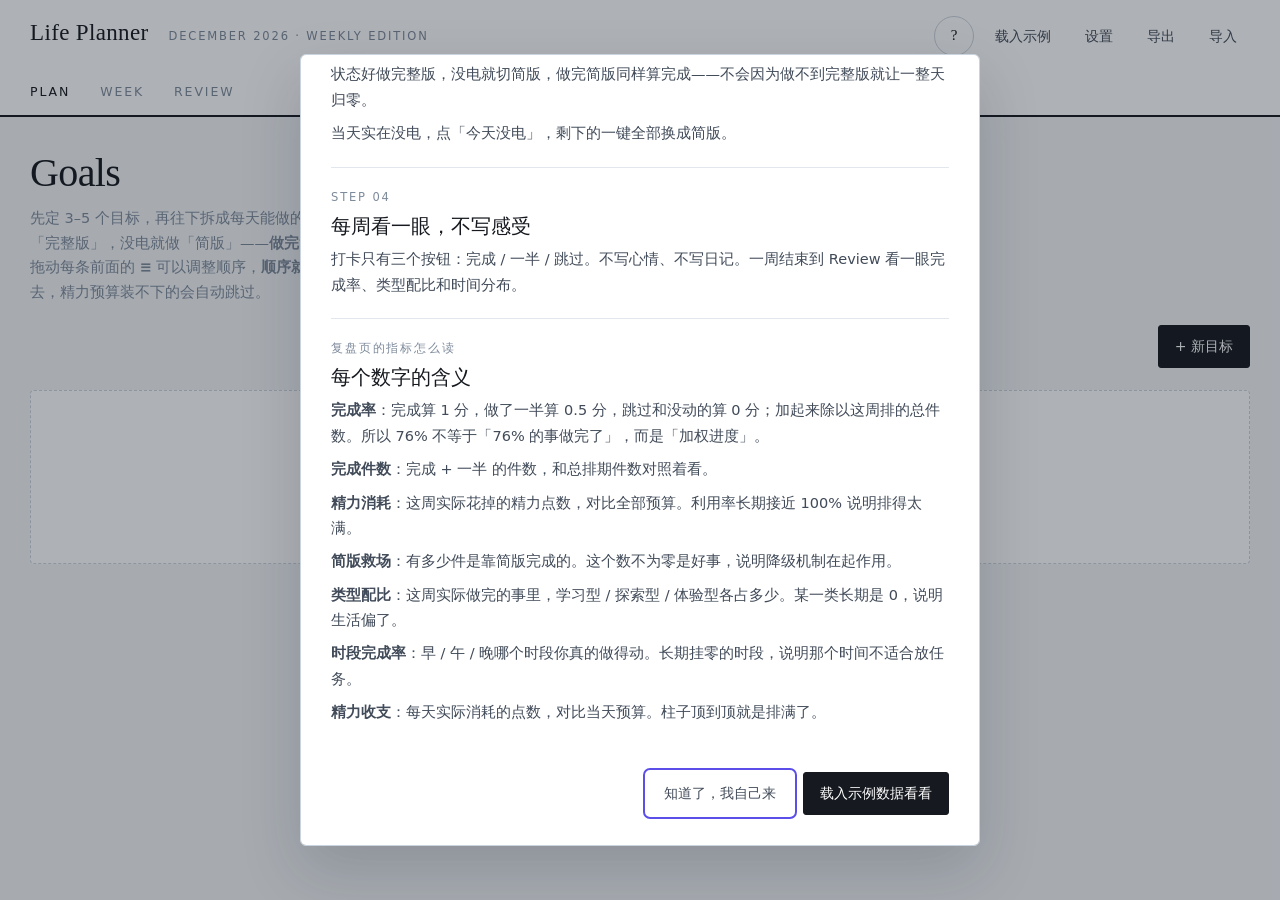
==== commit 334395de: "任务可拖动排序（支持跨目标），生成排期按顺序填、精力预算装不下的自动跳过" ====
--- a/index.html
+++ b/index.html
@@ -46,7 +46,8 @@
     <div class="page-head">
       <h2 class="page-title">Goals</h2>
       <p class="page-sub">
-        先定 3–5 个目标，再往下拆成每天能做的动作。每个动作都配两套参数：状态好做「完整版」，没电就做「简版」——<strong>做完简版也算完成</strong>。
+        先定 3–5 个目标，再往下拆成每天能做的动作。每个动作都配两套参数：状态好做「完整版」，没电就做「简版」——<strong>做完简版也算完成</strong>。<br>
+        拖动每条前面的 <strong>≡</strong> 可以调整顺序，<strong>顺序就是优先级</strong>：生成排期时越靠前的越先被排进去，精力预算装不下的会自动跳过。
       </p>
       <div class="row">
         <div class="spacer"></div>
@@ -86,6 +87,7 @@
     <h3>先定目标，再拆成任务</h3>
     <p>目标是你想做成的事（学韩语、读完一本书）。任务是能从目标往下拆的、可以重复做的动作（每天背 20 个单词）。</p>
     <p>排期不用你手动摆：给任务设好重复规则，回「本周」点一次「生成本周排期」，系统会按规则把这一周铺满。</p>
+    <p><strong>顺序就是优先级。</strong>在 Plan 里拖动每条前面的 ≡ 调整顺序，越靠前的越先被排进日程；当天的精力预算装不下的那些会自动跳过，不会硬塞。</p>
   </div>
 
   <div class="guide-step">
@@ -211,6 +213,28 @@
   </div>
 </dialog>
 
+<!-- 移动任务 -->
+<dialog id="dlgMove" aria-labelledby="dlgMoveTitle">
+  <h2 id="dlgMoveTitle">Move</h2>
+  <div class="dlg-cn" id="moveTaskName">把这件事挪到别的日子或时段</div>
+  <div class="field">
+    <label for="moveDate">日期</label>
+    <input id="moveDate" name="moveDate" type="date">
+  </div>
+  <div class="field">
+    <span class="field-label">时段</span>
+    <div class="seg" id="moveSlot" role="group" aria-label="选择时段">
+      <button type="button" data-slot="morning">早</button>
+      <button type="button" data-slot="afternoon">午</button>
+      <button type="button" data-slot="evening">晚</button>
+    </div>
+  </div>
+  <div class="dlg-actions">
+    <button class="btn ghost" data-close>取消</button>
+    <button class="btn primary" id="moveSave">移动</button>
+  </div>
+</dialog>
+
 <!-- 设置 -->
 <dialog id="dlgSettings" aria-labelledby="dlgSettingsTitle">
   <h2 id="dlgSettingsTitle">Settings</h2>
--- a/styles.css
+++ b/styles.css
@@ -304,6 +304,15 @@
 }
 .pill em { color: var(--mute); font-style: normal; margin-right: 7px; }
 .pill i { color: var(--mute); font-style: normal; margin-left: 8px; }
+.handle {
+  flex: none; background: none; border: 0; color: var(--line2);
+  font-size: 16px; line-height: 1; padding: 5px 7px;
+  border-radius: var(--r-ctl); cursor: grab; touch-action: none;
+}
+.handle:hover { color: var(--ink2); background: #E9EDF3; }
+.handle:active { cursor: grabbing; }
+.is-dragging { background: var(--vital-soft) !important; pointer-events: none; }
+
 .xbtn {
   background: none; border: 0; color: var(--mute); padding: 6px 11px;
   border-radius: var(--r-ctl); font-size: 13.5px; min-height: 34px;
@@ -416,6 +425,18 @@
 }
 .days button:hover { background: #F7F9FB; }
 .days button.on { background: var(--ink); border-color: var(--ink); color: #fff; font-weight: 500; }
+.seg {
+  display: flex; border: 1px solid var(--line2); border-radius: var(--r-ctl); overflow: hidden;
+}
+.seg button {
+  flex: 1; background: #fff; border: 0; border-right: 1px solid var(--line2);
+  color: var(--ink2); padding: 10px 0; font-size: 14px; min-height: 42px;
+  transition: background .15s, color .15s;
+}
+.seg button:last-child { border-right: 0; }
+.seg button:hover { background: #F7F9FB; }
+.seg button.on { background: var(--ink); color: #fff; font-weight: 500; }
+
 .type-list { display: flex; flex-direction: column; gap: 10px; margin-bottom: 14px; }
 .type-row { display: flex; align-items: center; gap: 11px; font-size: 15px; }
 .type-row em { width: 11px; height: 11px; border-radius: 2px; font-style: normal; }
@@ -474,6 +495,7 @@
   .slot-body { gap: 10px; }
   .task-btns button { min-height: 44px; font-size: 15px; }
   .addbtn { font-size: 20px; padding: 4px 9px; }
+  .handle { padding: 10px 12px; font-size: 20px; }
 
   .goal-head { padding: 16px 18px; }
   .goal-title { font-size: 19px; }
